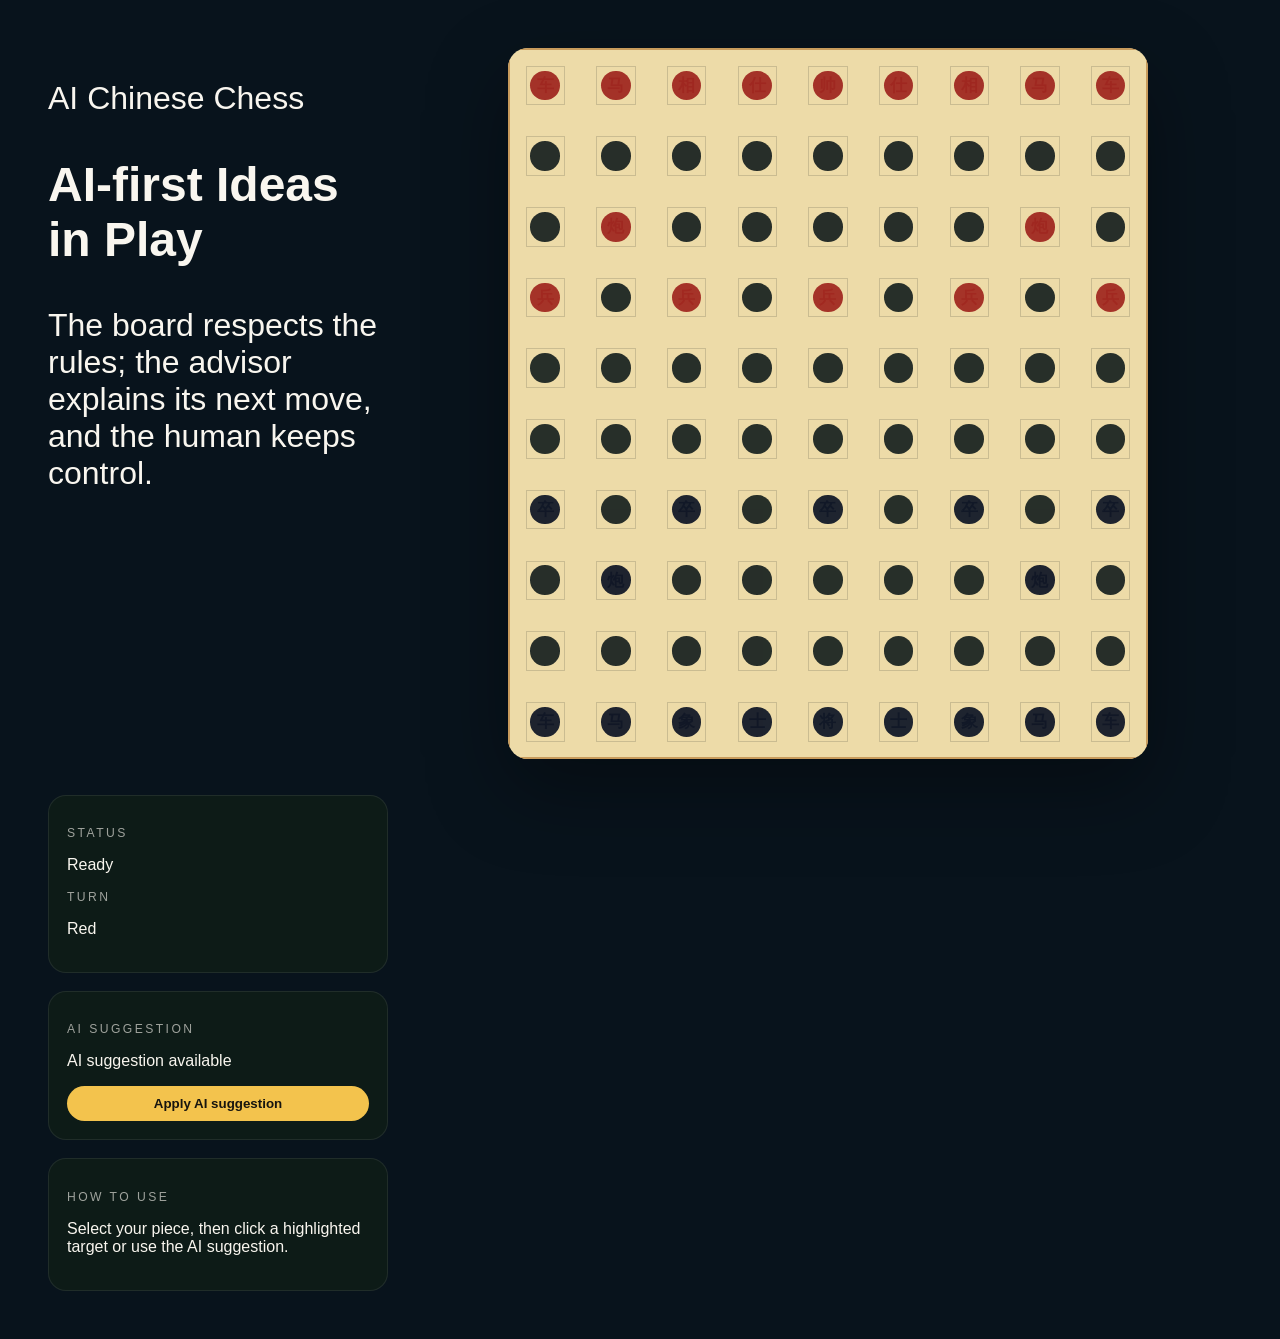
==== examples/chinese-chess/index.html @ 8dd326e1 "feat: add AI-first Chinese chess example" ====
<!doctype html>
<html lang="zh-CN">
  <head>
    <meta charset="utf-8">
    <meta name="viewport" content="width=device-width, initial-scale=1">
    <meta name="description" content="AI-first Chinese chess board with move suggestions and explainability.">
    <title>AI Chinese Chess · AI 象棋</title>
    <link rel="stylesheet" href="./styles.css">
  </head>
  <body>
    <main class="page">
      <section class="identity">
        <p class="eyebrow">AI Chinese Chess</p>
        <h1>AI-first Ideas in Play</h1>
        <p class="lede">The board respects the rules; the advisor explains its next move, and the human keeps control.</p>
      </section>
      <section class="stage">
        <div class="board-wrap">
          <div class="board" data-role="board" aria-label="Chinese chess board"></div>
        </div>
      </section>
      <aside class="side">
        <section class="panel">
          <p class="field-label">Status</p>
          <p data-role="status" aria-live="polite">Ready</p>
          <p class="field-label">Turn</p>
          <p data-role="turn">Red</p>
        </section>
        <section class="panel">
          <p class="field-label">AI suggestion</p>
          <p data-role="ai-card" aria-live="polite">Loading</p>
          <button class="primary" data-role="apply suggestion" type="button">Apply AI suggestion</button>
        </section>
        <section class="panel">
          <p class="field-label">How to use</p>
          <p>Select your piece, then click a highlighted target or use the AI suggestion.</p>
        </section>
      </aside>
    </main>
    <script type="module" src="./app.js"></script>
  </body>
</html>
---- examples/chinese-chess/styles.css ----
:root {
  color-scheme: dark;
  --panel: rgba(14, 28, 24, 0.94);
  --board: #eddba8;
  --border: #c89b5c;
  --ink: #1b2421;
  --accent: #f3c34d;
}

* { box-sizing: border-box; }

body {
  background: #08131c;
  color: #f9f6ef;
  font-family: "Noto Sans SC", "PingFang SC", "Microsoft YaHei", sans-serif;
  margin: 0;
}

.page {
  display: grid;
  grid-template-columns: minmax(260px, 340px) minmax(320px, 1fr);
  align-items: start;
  gap: clamp(16px, 3vw, 36px);
  padding: clamp(20px, 4vw, 48px);
}

.identity {
  font-size: clamp(1.2rem, 2.7vw, 2rem);
}

.stage {
  position: relative;
  max-width: 640px;
  margin: 0 auto;
  width: 100%;
}

.board-wrap {
  border-radius: 20px;
  box-shadow: 0 30px 80px rgba(0,0,0,0.35);
  overflow: hidden;
}

.board {
  aspect-ratio: 9 / 10;
  background: var(--board);
  border: 2px solid var(--border);
  display: grid;
  grid-template-columns: repeat(9, 1fr);
  grid-auto-rows: 1fr;
  gap: 0;
}

.cell {
  align-items: center;
  background: transparent;
  border: 0;
  color: var(--ink);
  display: flex;
  font-size: clamp(0.72rem, 1.8vw, 1.05rem);
  font-weight: 700;
  justify-content: center;
  position: relative;
}

.cell[data-side="red"] { color: #a02820; }
.cell[data-side="black"] { color: #111827; }
.cell::before {
  border: 1px solid rgba(24,30,25,0.16);
  content: "";
  position: absolute;
  inset: 22%;
}

.cell::after {
  background: currentColor;
  border-radius: 50%;
  content: "";
  height: 42%;
  left: 29%;
  opacity: 0.94;
  position: absolute;
  top: 29%;
  width: 42%;
}

.target::before { box-shadow: 0 0 0 2px var(--accent); }
.selected::before { background: rgba(243,195,77,0.25); }

.side { display: grid; gap: 18px; }
.panel {
  background: var(--panel);
  border: 1px solid rgba(255,255,255,0.08);
  border-radius: 18px;
  padding: 18px;
}

.field-label {
  color: rgba(249,246,239,0.62);
  font-size: 0.76rem;
  letter-spacing: 0.2em;
  text-transform: uppercase;
}

.primary {
  background: var(--accent);
  border: 0;
  border-radius: 999px;
  color: #17150f;
  font-weight: 700;
  padding: 10px 16px;
  width: 100%;
}

@media (max-width: 900px) {
  .page { grid-template-columns: 1fr; }
}
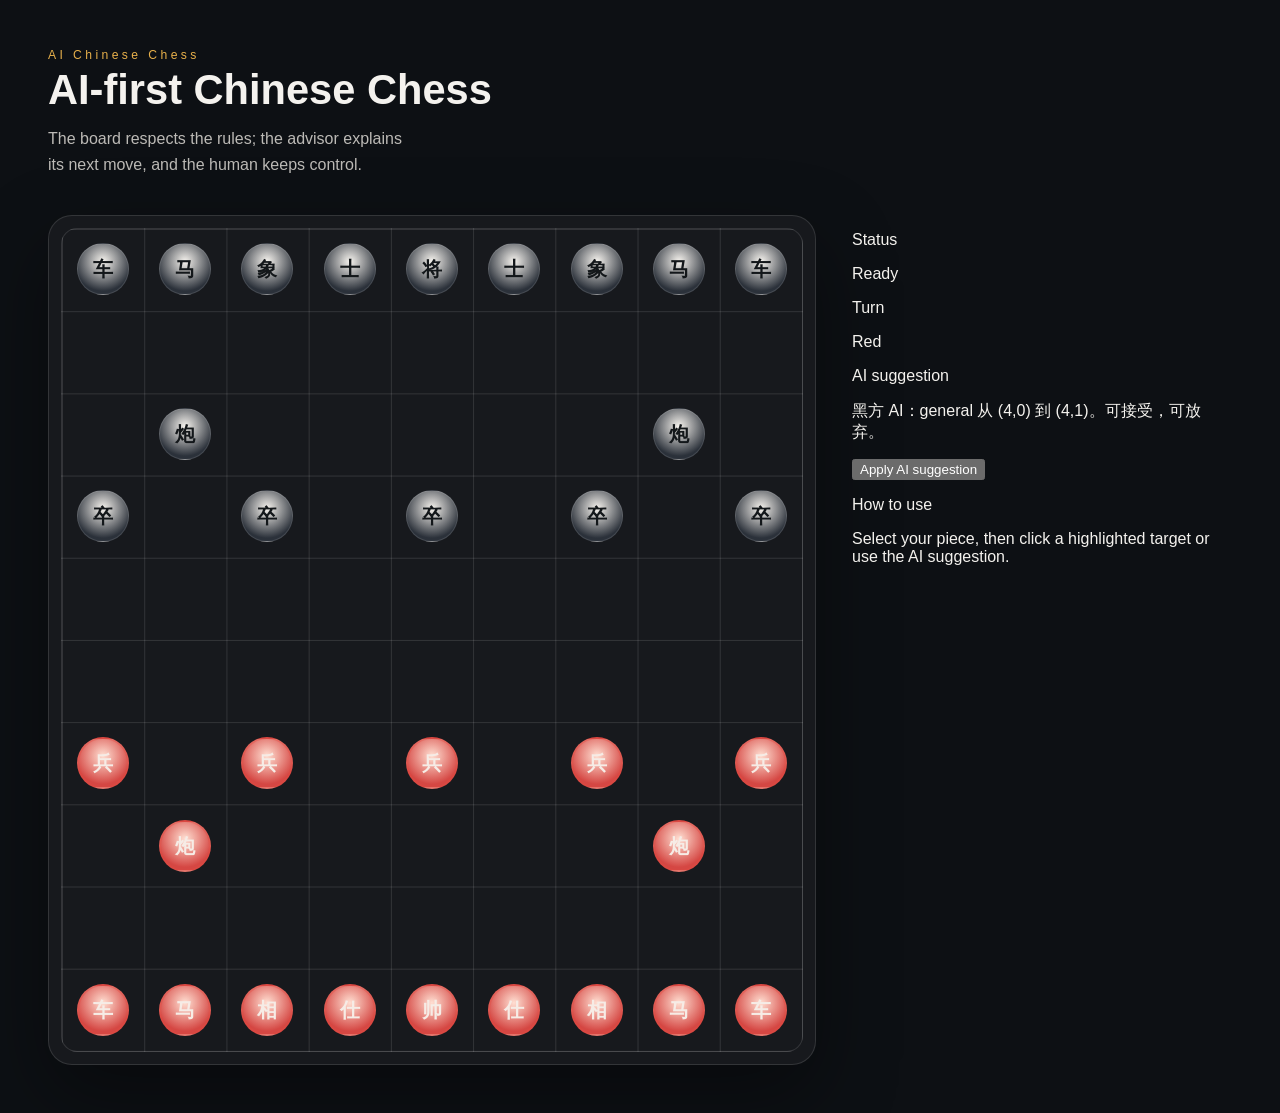
==== commit 4e50f2b4: "feat: refine AI-first Chinese chess board and layout" ====
--- a/examples/chinese-chess/index.html
+++ b/examples/chinese-chess/index.html
@@ -11,7 +11,7 @@
     <main class="page">
       <section class="identity">
         <p class="eyebrow">AI Chinese Chess</p>
-        <h1>AI-first Ideas in Play</h1>
+        <h1>AI-first Chinese Chess</h1>
         <p class="lede">The board respects the rules; the advisor explains its next move, and the human keeps control.</p>
       </section>
       <section class="stage">
--- a/examples/chinese-chess/styles.css
+++ b/examples/chinese-chess/styles.css
@@ -1,117 +1,144 @@
 :root {
   color-scheme: dark;
-  --panel: rgba(14, 28, 24, 0.94);
-  --board: #eddba8;
-  --border: #c89b5c;
-  --ink: #1b2421;
-  --accent: #f3c34d;
+  --bg: #0d1014;
+  --panel: #17191d;
+  --board: #121417;
+  --line: rgba(255,255,255,.12);
+  --ink: #f4f2ee;
+  --accent: #e7b04b;
+  --red: #c94a44;
+  --black: #f4f4f6;
 }
 
 * { box-sizing: border-box; }
 
 body {
-  background: #08131c;
-  color: #f9f6ef;
+  background: var(--bg);
+  color: var(--ink);
   font-family: "Noto Sans SC", "PingFang SC", "Microsoft YaHei", sans-serif;
   margin: 0;
 }
 
 .page {
   display: grid;
-  grid-template-columns: minmax(260px, 340px) minmax(320px, 1fr);
+  grid-template-columns: minmax(340px, 1fr) minmax(320px, 380px);
   align-items: start;
   gap: clamp(16px, 3vw, 36px);
   padding: clamp(20px, 4vw, 48px);
 }
 
 .identity {
-  font-size: clamp(1.2rem, 2.7vw, 2rem);
+  grid-column: 1 / -1;
+  max-width: 700px;
+  font-size: clamp(1.1rem, 2.4vw, 1.6rem);
+}
+
+.eyebrow {
+  color: var(--accent);
+  font-size: .76rem;
+  letter-spacing:.28em;
+  margin: 0 0 4px;
+}
+
+.identity h1 {
+  font-size: clamp(1.8rem, 5vw, 2.6rem);
+  line-height:1.15;
+  margin: 0 0 12px;
+}
+
+.lede {
+  color: rgba(249,246,239,.74);
+  font-size: 1rem;
+  line-height: 1.65;
+  max-width: 42ch;
+  margin: 0;
 }
 
 .stage {
-  position: relative;
-  max-width: 640px;
-  margin: 0 auto;
+  grid-column: 1;
+  display: grid;
+  place-items: center;
   width: 100%;
 }
 
 .board-wrap {
-  border-radius: 20px;
-  box-shadow: 0 30px 80px rgba(0,0,0,0.35);
-  overflow: hidden;
+  background: var(--panel);
+  border: 1px solid var(--line);
+  border-radius: 24px;
+  box-shadow: 0 30px 80px rgba(0,0,0,.38);
+  padding: 12px;
+  width: 100%;
 }
 
 .board {
   aspect-ratio: 9 / 10;
-  background: var(--board);
-  border: 2px solid var(--border);
+  background:
+    repeating-linear-gradient(to right, rgba(255,255,255,.12) 0 1px, transparent 1px 100%),
+    repeating-linear-gradient(to bottom, rgba(255,255,255,.12) 0 1px, transparent 1px 100%);
+  background-size: calc(100% / 9) 100%, 100% calc(100% / 10);
+  background-position: 0 0;
+  border: 1px solid var(--line);
+  border-radius: 16px;
   display: grid;
+  gap: 1px;
   grid-template-columns: repeat(9, 1fr);
   grid-auto-rows: 1fr;
-  gap: 0;
 }
 
 .cell {
   align-items: center;
   background: transparent;
   border: 0;
-  color: var(--ink);
   display: flex;
-  font-size: clamp(0.72rem, 1.8vw, 1.05rem);
-  font-weight: 700;
   justify-content: center;
   position: relative;
 }
 
-.cell[data-side="red"] { color: #a02820; }
-.cell[data-side="black"] { color: #111827; }
-.cell::before {
-  border: 1px solid rgba(24,30,25,0.16);
-  content: "";
-  position: absolute;
-  inset: 22%;
+.cell:focus-visible {
+  outline: 2px solid var(--accent);
+  outline-offset: -2px;
 }
 
-.cell::after {
-  background: currentColor;
+.token {
+  align-items: center;
+  color: #f5f2ee;
+  display: grid;
+  font-size: clamp(.95rem, 2.2vw, 1.25rem);
+  font-weight: 700;
+  position: absolute;
+  inset: 18%;
+  line-height: 1;
+  place-items: center;
+  z-index: 1;
+}
+
+.cell[data-side="red"]::before {
+  background: radial-gradient(circle at 50% 35%, #ffdfd2, #d54743 72%);
+  border: 2px solid rgba(226,74,63,.35);
   border-radius: 50%;
   content: "";
-  height: 42%;
-  left: 29%;
-  opacity: 0.94;
+  inset: 18%;
   position: absolute;
-  top: 29%;
-  width: 42%;
+  z-index: 0;
 }
 
-.target::before { box-shadow: 0 0 0 2px var(--accent); }
-.selected::before { background: rgba(243,195,77,0.25); }
-
-.side { display: grid; gap: 18px; }
-.panel {
-  background: var(--panel);
-  border: 1px solid rgba(255,255,255,0.08);
-  border-radius: 18px;
-  padding: 18px;
+.cell[data-side="black"]::before {
+  background: radial-gradient(circle at 50% 35%, #f7f4ef, #2b313a 72%);
+  border: 1px solid var(--line);
+  border-radius: 50%;
+  content: "";
+  inset: 18%;
+  position: absolute;
+  z-index: 0;
 }
 
-.field-label {
-  color: rgba(249,246,239,0.62);
-  font-size: 0.76rem;
-  letter-spacing: 0.2em;
-  text-transform: uppercase;
+.cell[data-side="red"] .token { color: #f6ece6; }
+.cell[data-side="black"] .token { color: #13171a; }
+
+.target::after {
+  box-shadow: 0 0 0 2px var(--accent);
 }
 
-.primary {
-  background: var(--accent);
-  border: 0;
-  border-radius: 999px;
-  color: #17150f;
-  font-weight: 700;
-  padding: 10px 16px;
-  width: 100%;
+.selected::after {
+  border: 2px solid var(--accent);
 }
-
-@media (max-width: 900px) {
-  .page { grid-template-columns: 1fr; }
-}
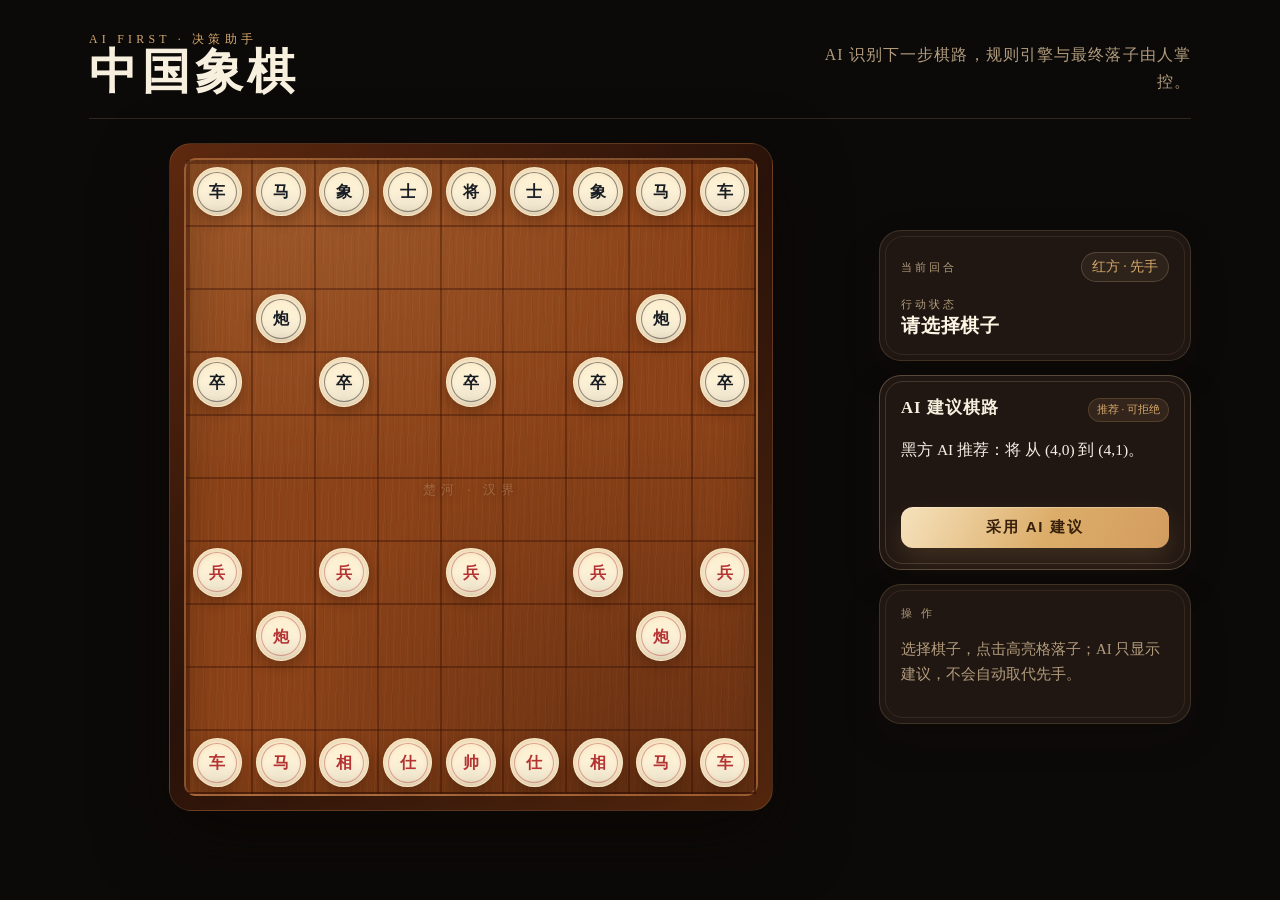
==== commit 9a4ce91b: "fix: refine chinese chess page layout and piece visuals" ====
--- a/examples/chinese-chess/index.html
+++ b/examples/chinese-chess/index.html
@@ -5,37 +5,47 @@
     <meta name="viewport" content="width=device-width, initial-scale=1">
     <meta name="description" content="AI-first Chinese chess board with move suggestions and explainability.">
     <title>AI Chinese Chess · AI 象棋</title>
-    <link rel="stylesheet" href="./styles.css">
-  </head>
+  <link rel="stylesheet" href="./styles.css">
+</head>
   <body>
-    <main class="page">
-      <section class="identity">
-        <p class="eyebrow">AI Chinese Chess</p>
-        <h1>AI-first Chinese Chess</h1>
-        <p class="lede">The board respects the rules; the advisor explains its next move, and the human keeps control.</p>
+    <main class="shell">
+      <header class="masthead">
+        <div class="masthead-copy">
+          <p class="eyebrow">AI FIRST · 决策助手</p>
+          <h1>中国象棋</h1>
+        </div>
+        <p class="masthead-note">AI 识别下一步棋路，规则引擎与最终落子由人掌控。</p>
+      </header>
+      <section class="page">
+        <section class="board-stage" aria-label="棋盘">
+          <div class="board-frame">
+            <div class="board" data-role="board" aria-label="九路乘十路中国象棋棋盘"></div>
+            <p class="river" aria-hidden="true">楚河 · 汉界</p>
+          </div>
+        </section>
+        <aside class="side">
+          <section class="panel primary-panel">
+            <div class="panel-heading">
+              <span class="field-label">当前回合</span>
+              <span class="turn" data-role="turn">红方 · 先手</span>
+            </div>
+            <p class="field-label">行动状态</p>
+            <p class="status" data-role="status" aria-live="polite">Ready</p>
+          </section>
+          <section class="panel ai-panel" aria-labelledby="ai-heading">
+            <div class="panel-heading">
+              <h2 id="ai-heading" class="panel-title">AI 建议棋路</h2>
+              <span class="control-badge">推荐 · 可拒绝</span>
+            </div>
+            <p class="ai-copy" data-role="ai-card" aria-live="polite">Loading</p>
+            <button class="primary" data-role="apply suggestion" type="button">采用 AI 建议</button>
+          </section>
+          <section class="panel muted-panel">
+            <p class="field-label">操 作</p>
+            <p class="help-copy">选择棋子，点击高亮格落子；AI 只显示建议，不会自动取代先手。</p>
+          </section>
+        </aside>
       </section>
-      <section class="stage">
-        <div class="board-wrap">
-          <div class="board" data-role="board" aria-label="Chinese chess board"></div>
-        </div>
-      </section>
-      <aside class="side">
-        <section class="panel">
-          <p class="field-label">Status</p>
-          <p data-role="status" aria-live="polite">Ready</p>
-          <p class="field-label">Turn</p>
-          <p data-role="turn">Red</p>
-        </section>
-        <section class="panel">
-          <p class="field-label">AI suggestion</p>
-          <p data-role="ai-card" aria-live="polite">Loading</p>
-          <button class="primary" data-role="apply suggestion" type="button">Apply AI suggestion</button>
-        </section>
-        <section class="panel">
-          <p class="field-label">How to use</p>
-          <p>Select your piece, then click a highlighted target or use the AI suggestion.</p>
-        </section>
-      </aside>
     </main>
     <script type="module" src="./app.js"></script>
   </body>
--- a/examples/chinese-chess/styles.css
+++ b/examples/chinese-chess/styles.css
@@ -1,13 +1,20 @@
 :root {
   color-scheme: dark;
-  --bg: #0d1014;
-  --panel: #17191d;
-  --board: #121417;
-  --line: rgba(255,255,255,.12);
-  --ink: #f4f2ee;
-  --accent: #e7b04b;
-  --red: #c94a44;
-  --black: #f4f4f6;
+  --bg: #0c0a09;
+  --panel: rgba(36, 25, 20, .94);
+  --ink: #f8f0df;
+  --muted: #b29c7d;
+  --hairline: rgba(221, 189, 139, .17);
+  --accent: #d6a86b;
+  --ivory: #fdf2d8;
+  --red: #b43434;
+  --black: #181d24;
+  --wood: #8b4218;
+  --line: rgba(49, 13, 3, .37);
+  --radius-lg: 22px;
+  --radius-sm: 12px;
+  --shadow: 0 28px 70px rgba(11, 5, 2, .64);
+  --board-width: min(620px, calc((100vh - 224px) * .85));
 }
 
 * { box-sizing: border-box; }
@@ -15,130 +22,354 @@
 body {
   background: var(--bg);
   color: var(--ink);
-  font-family: "Noto Sans SC", "PingFang SC", "Microsoft YaHei", sans-serif;
+  font-family: "Noto Serif SC", "Source Han Serif SC", "Songti SC", "STSong", "SimSun", "Noto Sans SC", "PingFang SC", serif;
   margin: 0;
-}
-
-.page {
-  display: grid;
-  grid-template-columns: minmax(340px, 1fr) minmax(320px, 380px);
-  align-items: start;
-  gap: clamp(16px, 3vw, 36px);
-  padding: clamp(20px, 4vw, 48px);
-}
-
-.identity {
-  grid-column: 1 / -1;
-  max-width: 700px;
-  font-size: clamp(1.1rem, 2.4vw, 1.6rem);
+  min-height: 100vh;
+}
+
+.shell {
+  margin: 0 auto;
+  max-width: 1190px;
+  padding: 32px 44px 34px;
+  display: flex;
+  flex-direction: column;
+  gap: 24px;
+}
+
+.masthead {
+  align-items: flex-end;
+  border-bottom: 1px solid var(--hairline);
+  display: flex;
+  gap: 24px;
+  justify-content: space-between;
+  padding-bottom: 22px;
+}
+
+.masthead h1,
+.masthead p,
+.eyebrow,
+.status,
+.panel-title,
+.field-label {
+  margin: 0;
+}
+
+.masthead h1 {
+  color: var(--ink);
+  font-size: clamp(2.1rem, 4vw, 3rem);
+  font-weight: 700;
+  letter-spacing: .1em;
+  line-height: 1;
 }
 
 .eyebrow {
   color: var(--accent);
-  font-size: .76rem;
-  letter-spacing:.28em;
-  margin: 0 0 4px;
-}
-
-.identity h1 {
-  font-size: clamp(1.8rem, 5vw, 2.6rem);
-  line-height:1.15;
-  margin: 0 0 12px;
-}
-
-.lede {
-  color: rgba(249,246,239,.74);
-  font-size: 1rem;
-  line-height: 1.65;
-  max-width: 42ch;
-  margin: 0;
-}
-
-.stage {
-  grid-column: 1;
-  display: grid;
-  place-items: center;
-  width: 100%;
-}
-
-.board-wrap {
-  background: var(--panel);
-  border: 1px solid var(--line);
-  border-radius: 24px;
-  box-shadow: 0 30px 80px rgba(0,0,0,.38);
-  padding: 12px;
-  width: 100%;
+  font-size: .74rem;
+  letter-spacing: .36em;
+  margin-bottom: 8px;
+}
+
+.masthead-note {
+  color: var(--muted);
+  font-size: .99rem;
+  letter-spacing: .07em;
+  line-height: 1.75;
+  max-width: 390px;
+  text-align: right;
+}
+
+.page {
+  align-items: center;
+  display: grid;
+  gap: 26px;
+  grid-template-columns: minmax(0, 1fr) 312px;
+}
+
+.board-stage {
+  display: grid;
+  justify-items: center;
+}
+
+.board-frame {
+  background: linear-gradient(137deg, #5e290f 0%, #291209 48%, #53260d 100%);
+  border: 1px solid rgba(223, 190, 136, .15);
+  border-radius: var(--radius-lg);
+  box-shadow: var(--shadow);
+  display: grid;
+  padding: 14px;
+  position: relative;
 }
 
 .board {
   aspect-ratio: 9 / 10;
-  background:
-    repeating-linear-gradient(to right, rgba(255,255,255,.12) 0 1px, transparent 1px 100%),
-    repeating-linear-gradient(to bottom, rgba(255,255,255,.12) 0 1px, transparent 1px 100%);
-  background-size: calc(100% / 9) 100%, 100% calc(100% / 10);
-  background-position: 0 0;
-  border: 1px solid var(--line);
-  border-radius: 16px;
-  display: grid;
-  gap: 1px;
-  grid-template-columns: repeat(9, 1fr);
-  grid-auto-rows: 1fr;
+  background: var(--wood);
+  background-image:
+    radial-gradient(130% 85% at 18% 5%, rgba(255, 211, 142, .15) 0%, transparent 55%),
+    radial-gradient(120% 105% at 84% 100%, rgba(35, 14, 8, .34) 0%, transparent 58%),
+    repeating-linear-gradient(92deg, rgba(255, 226, 164, .04) 0 1px, transparent 1px 7px),
+    repeating-linear-gradient(88deg, rgba(68, 25, 10, .08) 0 1px, transparent 1px 11px);
+  border: 2px solid rgba(255, 232, 180, .16);
+  border-radius: var(--radius-sm);
+  box-shadow: inset 0 0 38px rgba(6, 15, 7, .24);
+  display: grid;
+  grid-auto-rows: minmax(0, 1fr);
+  grid-template-columns: repeat(9, minmax(0, 1fr));
+  position: relative;
+  width: var(--board-width);
+}
+
+.board::before {
+  background-image:
+    repeating-linear-gradient(to right, var(--line) 0 2px, transparent 2px calc(100% / 9)),
+    repeating-linear-gradient(to bottom, var(--line) 0 2px, transparent 2px calc(100% / 10));
+  border: 2px solid var(--line);
+  content: "";
+  inset: 0;
+  pointer-events: none;
+  position: absolute;
+  z-index: 0;
+}
+
+.river {
+  color: rgba(255, 235, 190, .25);
+  font-size: clamp(.72rem, 1vw, .92rem);
+  left: 50%;
+  pointer-events: none;
+  position: absolute;
+  letter-spacing: .38em;
+  text-shadow: 0 1px 8px rgba(32, 10, 3, .35);
+  top: 50%;
+  transform: translate(-50%, -50%);
+  white-space: nowrap;
 }
 
 .cell {
   align-items: center;
   background: transparent;
   border: 0;
+  cursor: pointer;
   display: flex;
   justify-content: center;
+  min-height: 0;
+  min-width: 0;
+  padding: 0;
   position: relative;
+  user-select: none;
 }
 
 .cell:focus-visible {
   outline: 2px solid var(--accent);
-  outline-offset: -2px;
+  outline-offset: -3px;
 }
 
 .token {
   align-items: center;
-  color: #f5f2ee;
-  display: grid;
-  font-size: clamp(.95rem, 2.2vw, 1.25rem);
+  background-image:
+    radial-gradient(circle at 50% 19%, rgba(255, 237, 196, .37) 0%, transparent 53%),
+    radial-gradient(circle at 50% 94%, rgb(12 24 36 / .08) 0%, transparent 52%);
+  background-color: var(--ivory);
+  border: 1px solid rgba(255, 224, 173, .28);
+  border-radius: 50%;
+  box-shadow: 0 5px 14px rgba(38, 15, 6, .3), inset 0 0 8px rgba(190, 141, 84, .47);
+  color: var(--red);
+  display: grid;
+  font-size: clamp(.82rem, 1.55vw, 1.03rem);
   font-weight: 700;
-  position: absolute;
-  inset: 18%;
+  inset: 11%;
   line-height: 1;
   place-items: center;
-  z-index: 1;
-}
-
-.cell[data-side="red"]::before {
-  background: radial-gradient(circle at 50% 35%, #ffdfd2, #d54743 72%);
-  border: 2px solid rgba(226,74,63,.35);
+  position: absolute;
+  transition: box-shadow .18s ease, opacity .18s ease;
+  z-index: 2;
+}
+
+.token::before {
+  border: 1px solid rgba(174, 45, 45, .38);
   border-radius: 50%;
   content: "";
-  inset: 18%;
-  position: absolute;
-  z-index: 0;
-}
-
-.cell[data-side="black"]::before {
-  background: radial-gradient(circle at 50% 35%, #f7f4ef, #2b313a 72%);
-  border: 1px solid var(--line);
+  inset: 8%;
+  pointer-events: none;
+  position: absolute;
+}
+
+.cell[data-side="black"] .token { color: var(--black); }
+.cell[data-side="black"] .token::before { border-color: rgba(15, 18, 23, .46); }
+
+.target::after {
+  background: radial-gradient(circle, rgba(255, 232, 173, .86) 0%, rgba(222, 176, 105, .32) 54%, transparent 68%);
   border-radius: 50%;
   content: "";
-  inset: 18%;
-  position: absolute;
-  z-index: 0;
-}
-
-.cell[data-side="red"] .token { color: #f6ece6; }
-.cell[data-side="black"] .token { color: #13171a; }
-
-.target::after {
+  inset: 25%;
+  mix-blend-mode: screen;
+  pointer-events: none;
+  position: absolute;
+  z-index: 1;
+}
+
+.target .token {
+  box-shadow: 0 0 0 2px var(--accent), 0 5px 14px rgba(38, 15, 6, .3), inset 0 0 8px rgba(190, 141, 84, .47);
+}
+
+.selected::after {
+  border-radius: 50%;
   box-shadow: 0 0 0 2px var(--accent);
 }
 
-.selected::after {
-  border: 2px solid var(--accent);
-}
+.selected .token {
+  box-shadow: 0 0 0 2px var(--accent), 0 5px 14px rgba(38, 15, 6, .3), inset 0 0 8px rgba(190, 141, 84, .47);
+}
+
+.side { display: grid; gap: 14px; }
+
+.panel {
+  background: var(--panel);
+  border: 1px solid var(--hairline);
+  border-radius: var(--radius-lg);
+  box-shadow: 0 14px 36px rgba(19, 9, 5, .17);
+  padding: 21px;
+  position: relative;
+}
+
+.panel::after {
+  border: 1px solid rgba(227, 195, 144, .1);
+  border-radius: calc(var(--radius-lg) - 4px);
+  content: "";
+  inset: 5px;
+  pointer-events: none;
+  position: absolute;
+}
+
+.ai-panel {
+  border-color: rgba(229, 200, 158, .28);
+}
+
+.ai-panel::after {
+  border-color: rgba(229, 200, 158, .18);
+}
+
+.panel-heading {
+  align-items: baseline;
+  display: flex;
+  gap: 10px;
+  justify-content: space-between;
+  margin-bottom: 15px;
+}
+
+.panel-title {
+  font-size: 1.04rem;
+  letter-spacing: .06em;
+}
+
+.field-label {
+  color: var(--muted);
+  font-size: .69rem;
+  letter-spacing: .27em;
+  line-height: 1.4;
+}
+
+.turn {
+  background: rgba(229, 200, 158, .07);
+  border: 1px solid rgba(229, 200, 158, .2);
+  border-radius: 999px;
+  color: var(--accent);
+  display: inline-flex;
+  font-size: .85rem;
+  padding: 5px 10px;
+  white-space: nowrap;
+}
+
+.status {
+  color: #fff5e4;
+  font-size: 1.2rem;
+  font-weight: 600;
+  letter-spacing: .04em;
+}
+
+.control-badge {
+  background: rgba(214, 168, 107, .1);
+  border: 1px solid rgba(214, 168, 107, .2);
+  border-radius: 999px;
+  color: var(--accent);
+  font-size: .68rem;
+  padding: 4px 8px;
+  white-space: nowrap;
+}
+
+.ai-copy {
+  color: #f7ede3;
+  font-size: .97rem;
+  line-height: 1.7;
+  margin-bottom: 15px;
+  min-height: 55px;
+}
+
+.help-copy {
+  color: var(--muted);
+  font-size: .92rem;
+  line-height: 1.72;
+}
+
+.primary {
+  background: linear-gradient(115deg, #f6e2bc, #dcad69 55%, #d39c5f);
+  border: 0;
+  border-radius: var(--radius-sm);
+  box-shadow: 0 12px 26px rgba(217, 171, 104, .16), inset 0 1px rgba(255, 255, 255, .3);
+  color: #38200b;
+  cursor: pointer;
+  font-size: .94rem;
+  font-weight: 700;
+  letter-spacing: .12em;
+  padding: 11px 18px;
+  transition: filter .18s ease, transform .18s ease;
+  width: 100%;
+}
+
+.primary:hover:not(:disabled) {
+  filter: brightness(1.08);
+}
+
+.primary:disabled {
+  box-shadow: none;
+  cursor: not-allowed;
+  filter: contrast(.66);
+  opacity: .56;
+}
+
+@media (max-width: 1040px) {
+  .shell { padding: 26px 30px; }
+  .page { grid-template-columns: minmax(0, 1fr) 288px; gap: 20px; }
+  .masthead-note { max-width: 300px; }
+}
+
+@media (max-width: 920px) {
+  .shell {
+    align-items: center;
+    padding: 20px 22px;
+  }
+  .page { grid-template-columns: 1fr; }
+  .masthead {
+    display: block;
+    text-align: center;
+  }
+  .eyebrow { margin-bottom: 10px; }
+  .masthead-note {
+    margin-top: 15px;
+    max-width: none;
+    text-align: center;
+  }
+  .side {
+    margin: 0 auto;
+    max-width: 560px;
+    width: 100%;
+  }
+  .ai-copy { min-height: 0; }
+}
+
+@media (max-width: 540px) {
+  .shell { gap: 18px; padding: 15px 14px; }
+  .page { gap: 16px; }
+  .board-frame { padding: 9px; }
+  .river { font-size: .65rem; top: 45%; }
+  .token { inset: 8%; font-size: .9rem; }
+  .panel { padding: 17px; }
+}
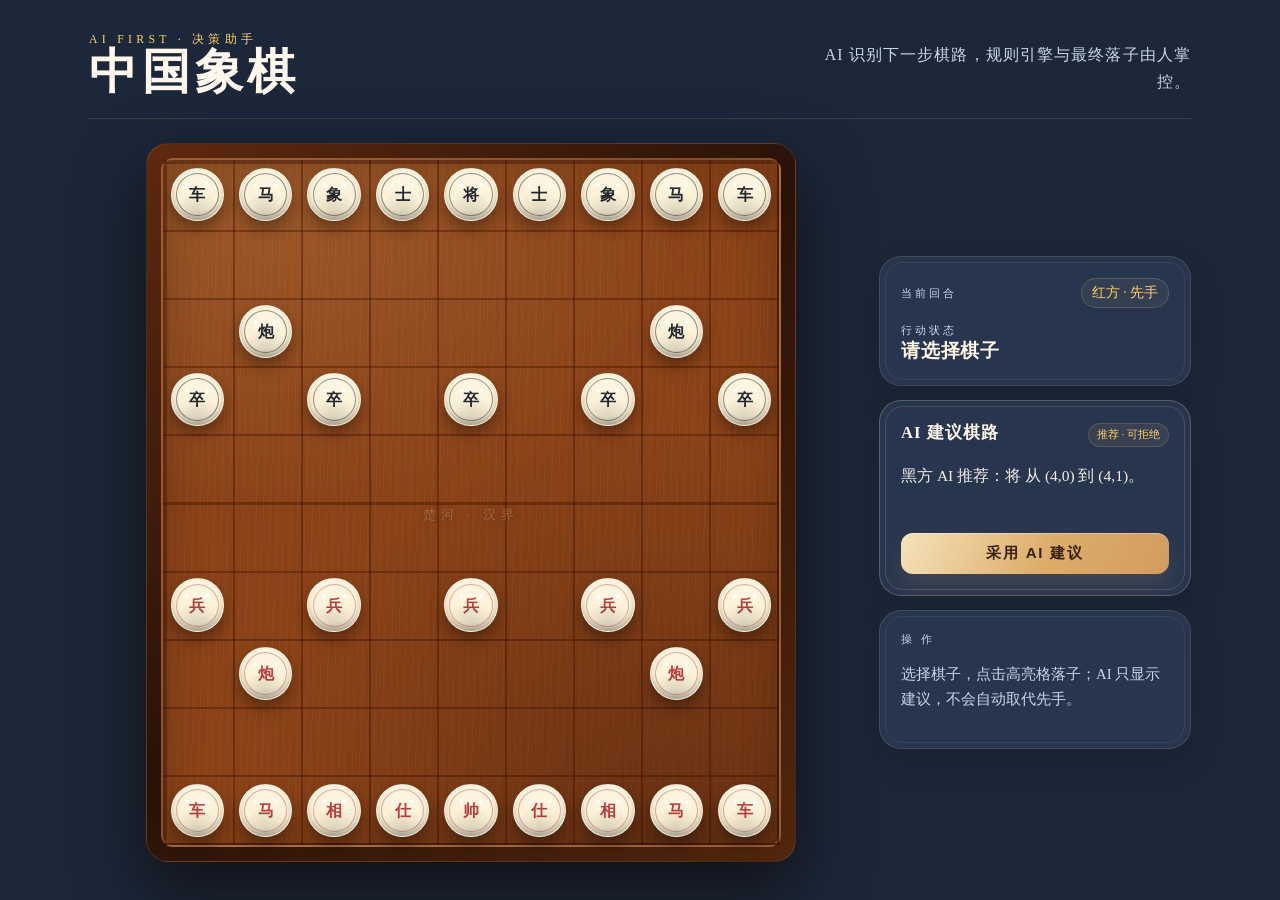
==== commit e89a15af: "feat: add cute style render layer to chinese chess" ====
--- a/examples/chinese-chess/index.html
+++ b/examples/chinese-chess/index.html
@@ -7,7 +7,7 @@
     <title>AI Chinese Chess · AI 象棋</title>
   <link rel="stylesheet" href="./styles.css">
 </head>
-  <body>
+  <body data-render="cute">
     <main class="shell">
       <header class="masthead">
         <div class="masthead-copy">
--- a/examples/chinese-chess/styles.css
+++ b/examples/chinese-chess/styles.css
@@ -27,6 +27,15 @@
   min-height: 100vh;
 }
 
+body[data-render="cute"] {
+  --bg: #1c2739;
+  --panel: #27354f;
+  --ink: #fff7ec;
+  --muted: #c8d7e6;
+  --accent: #ffd166;
+  --board-width: min(620px, calc(100vw - 40px));
+}
+
 .shell {
   margin: 0 auto;
   max-width: 1190px;
@@ -181,6 +190,47 @@
   position: absolute;
   transition: box-shadow .18s ease, opacity .18s ease;
   z-index: 2;
+}
+
+body[data-render="cute"] .token {
+  background-color: var(--ivory);
+  background-image:
+    radial-gradient(circle at 50% 20%, rgba(255,255,255,.18) 0%, transparent 48%),
+    radial-gradient(circle at 50% 95%, rgba(0,0,0,.16) 0%, transparent 48%);
+  border-color: rgba(255,255,255,.22);
+  box-shadow:
+    0 8px 16px rgba(0,0,0,.35),
+    inset 0 2px 4px rgba(255,255,255,.28),
+    inset 0 -3px 5px rgba(0,0,0,.25);
+}
+
+body[data-render="cute"] .token .face {
+  position: absolute;
+  inset: 12%;
+  border-radius: 50%;
+  background: radial-gradient(circle at 60% 20%, rgba(255,255,255,.12) 0%, transparent 55%);
+  pointer-events: none;
+  z-index: 0;
+}
+
+body[data-render="cute"] .token .face::before,
+body[data-render="cute"] .token .face::after {
+  content: "";
+  position: absolute;
+  width: 9%;
+  aspect-ratio: 1;
+  border-radius: 50%;
+  background: #ffffff;
+}
+
+body[data-render="cute"] .token .face::before {
+  left: 20%;
+  top: 22%;
+}
+
+body[data-render="cute"] .token .face::after {
+  right: 20%;
+  top: 22%;
 }
 
 .token::before {
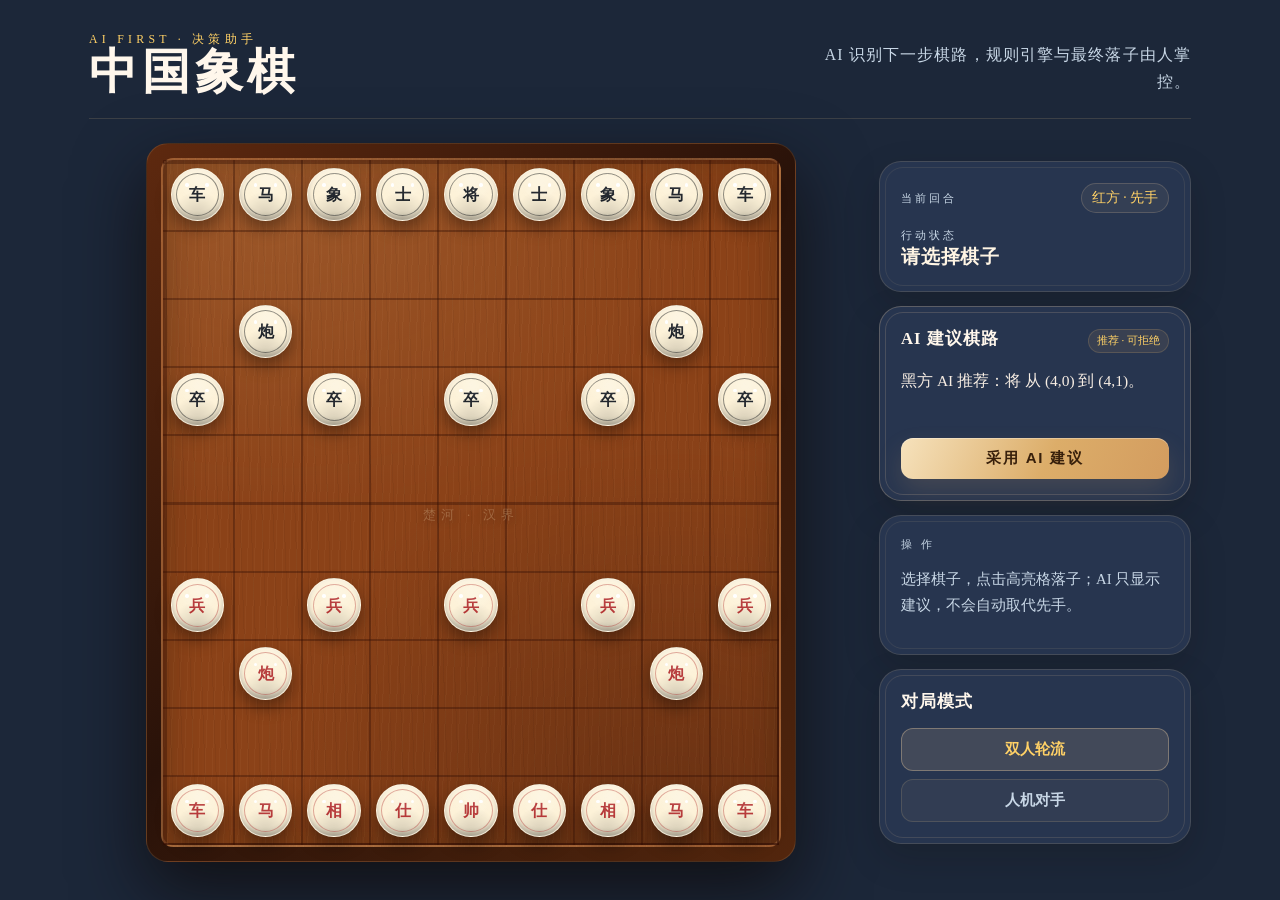
==== commit 6d17fd76: "feat: add two-player and ai chess modes" ====
--- a/examples/chinese-chess/index.html
+++ b/examples/chinese-chess/index.html
@@ -44,6 +44,15 @@
             <p class="field-label">操 作</p>
             <p class="help-copy">选择棋子，点击高亮格落子；AI 只显示建议，不会自动取代先手。</p>
           </section>
+          <section class="panel mode-panel" aria-labelledby="mode-heading">
+            <div class="panel-heading">
+              <h2 id="mode-heading" class="panel-title">对局模式</h2>
+            </div>
+            <div class="mode-row" role="group" aria-labelledby="mode-heading">
+              <button type="button" class="mode selected" data-mode="two-player" aria-pressed="true">双人轮流</button>
+              <button type="button" class="mode" data-mode="human-ai" aria-pressed="false">人机对手</button>
+            </div>
+          </section>
         </aside>
       </section>
     </main>
--- a/examples/chinese-chess/styles.css
+++ b/examples/chinese-chess/styles.css
@@ -287,6 +287,38 @@
   inset: 5px;
   pointer-events: none;
   position: absolute;
+}
+
+.mode-panel::after {
+  border-color: rgba(229,200,158,.14);
+}
+
+.mode-row {
+  display: grid;
+  gap: 8px;
+}
+
+.mode {
+  background: rgba(229,200,158,.06);
+  border: 1px solid var(--hairline);
+  border-radius: var(--radius-sm);
+  color: var(--muted);
+  cursor: pointer;
+  font-size: .92rem;
+  font-weight: 700;
+  padding: 11px 12px;
+  transition: filter .18s ease, border-color .18s ease, color .18s ease;
+}
+
+.mode:hover {
+  color: var(--accent);
+  filter: brightness(1.08);
+}
+
+.mode.selected {
+  background: rgba(229,200,158,.14);
+  border-color: rgba(229,200,158,.38);
+  color: var(--accent);
 }
 
 .ai-panel {
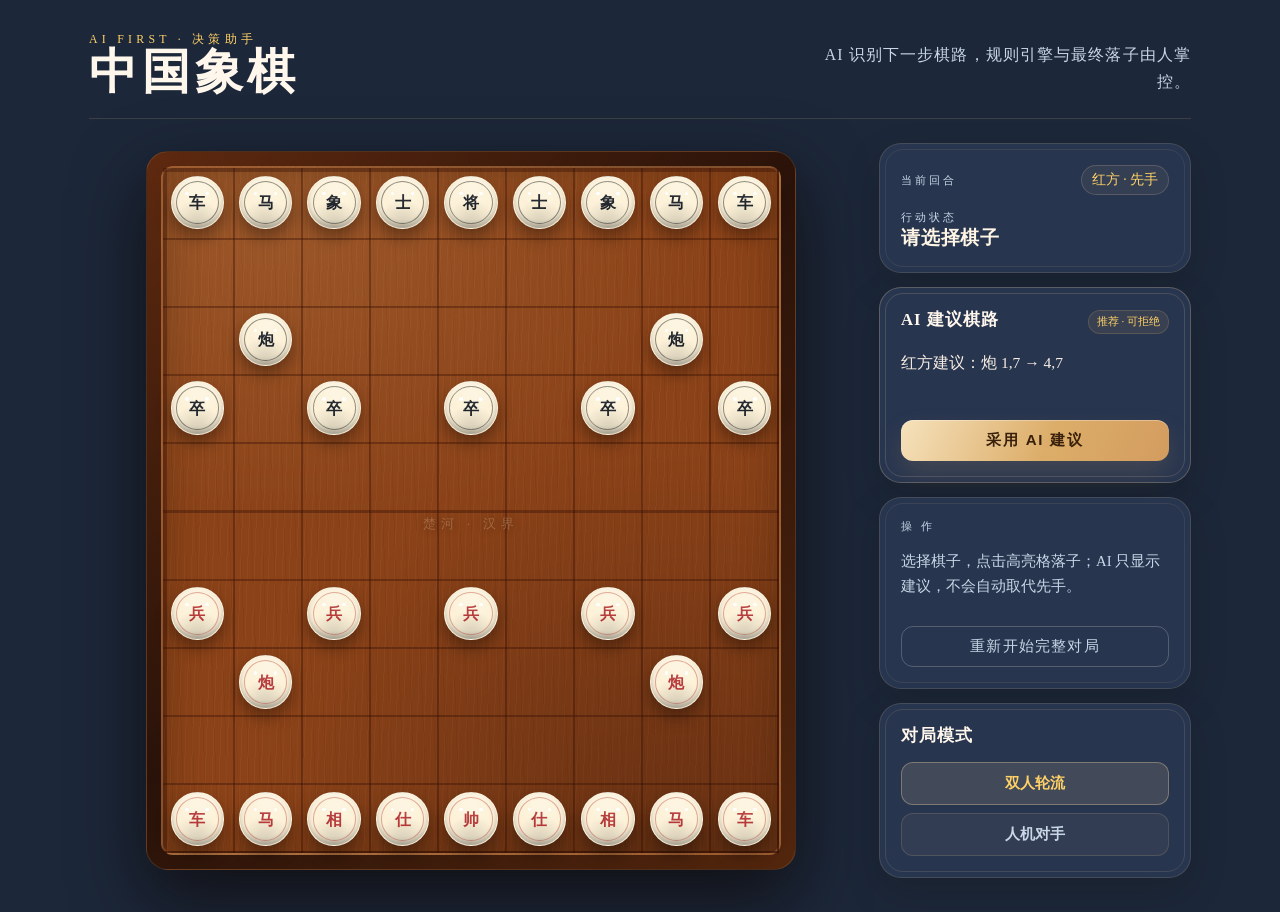
==== commit 132447c4: "feat: verify full chess games with restart" ====
--- a/examples/chinese-chess/index.html
+++ b/examples/chinese-chess/index.html
@@ -43,6 +43,7 @@
           <section class="panel muted-panel">
             <p class="field-label">操 作</p>
             <p class="help-copy">选择棋子，点击高亮格落子；AI 只显示建议，不会自动取代先手。</p>
+            <button class="ghost" data-role="restart" type="button">重新开始完整对局</button>
           </section>
           <section class="panel mode-panel" aria-labelledby="mode-heading">
             <div class="panel-heading">
--- a/examples/chinese-chess/styles.css
+++ b/examples/chinese-chess/styles.css
@@ -415,6 +415,25 @@
   cursor: not-allowed;
   filter: contrast(.66);
   opacity: .56;
+}
+
+.ghost {
+  background: transparent;
+  border: 1px solid rgba(255, 247, 236, .22);
+  border-radius: var(--radius-sm);
+  color: var(--muted);
+  cursor: pointer;
+  font-size: .92rem;
+  letter-spacing: .08em;
+  margin-top: 12px;
+  padding: 10px 16px;
+  transition: color .18s ease, border-color .18s ease;
+  width: 100%;
+}
+
+.ghost:hover {
+  border-color: var(--accent);
+  color: var(--accent);
 }
 
 @media (max-width: 1040px) {
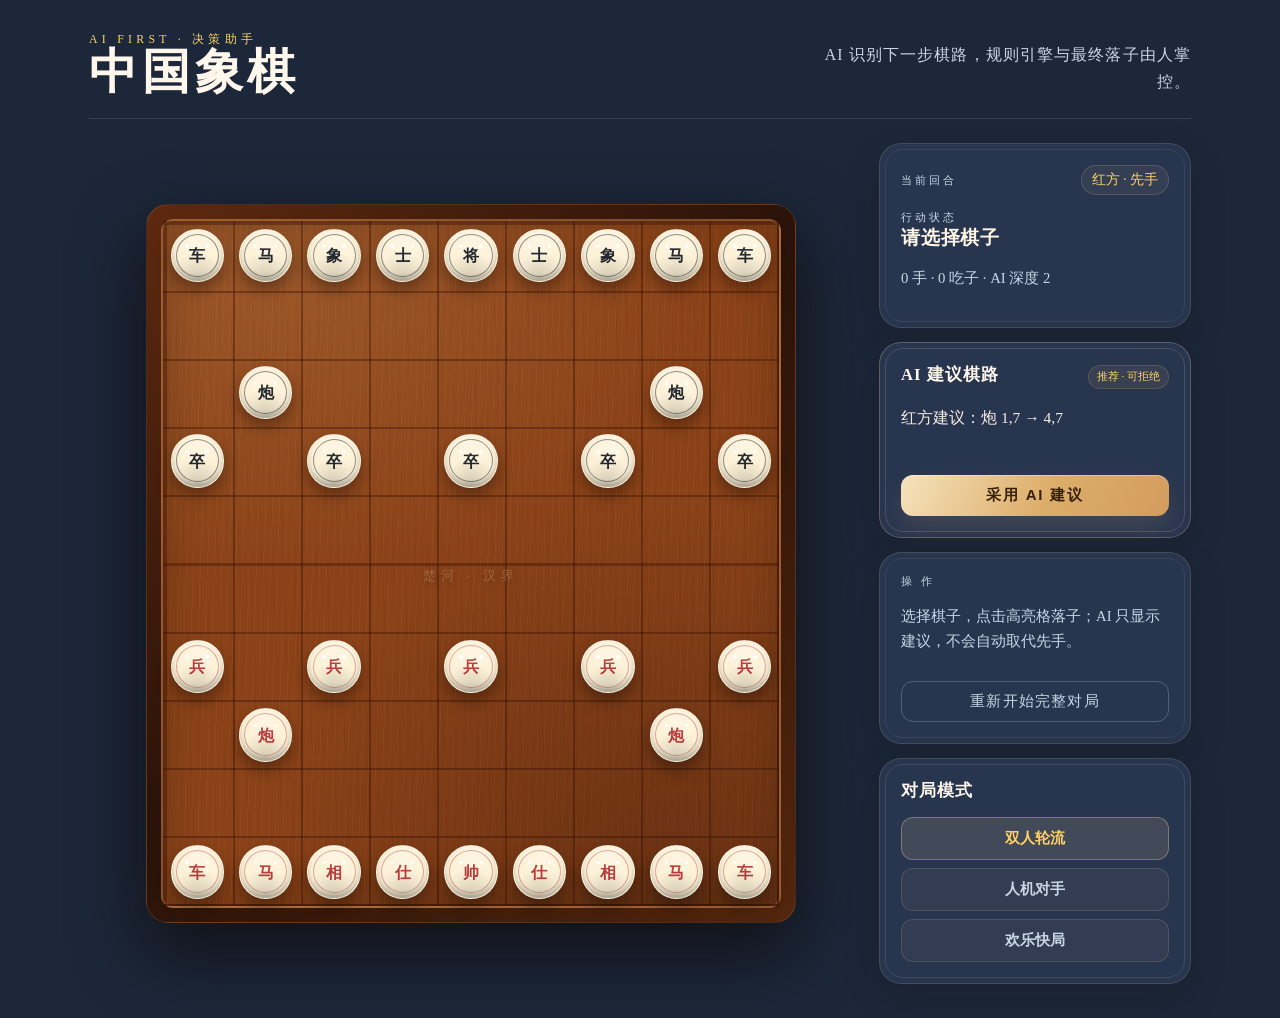
==== commit 6ab9a676: "feat: add casual AI mode to Chinese chess" ====
--- a/examples/chinese-chess/index.html
+++ b/examples/chinese-chess/index.html
@@ -31,6 +31,7 @@
             </div>
             <p class="field-label">行动状态</p>
             <p class="status" data-role="status" aria-live="polite">Ready</p>
+            <p class="help-copy" data-role="score">0 手 · 0 吃子 · AI 深度 2</p>
           </section>
           <section class="panel ai-panel" aria-labelledby="ai-heading">
             <div class="panel-heading">
@@ -52,6 +53,7 @@
             <div class="mode-row" role="group" aria-labelledby="mode-heading">
               <button type="button" class="mode selected" data-mode="two-player" aria-pressed="true">双人轮流</button>
               <button type="button" class="mode" data-mode="human-ai" aria-pressed="false">人机对手</button>
+              <button type="button" class="mode" data-mode="fun-ai" aria-pressed="false">欢乐快局</button>
             </div>
           </section>
         </aside>
